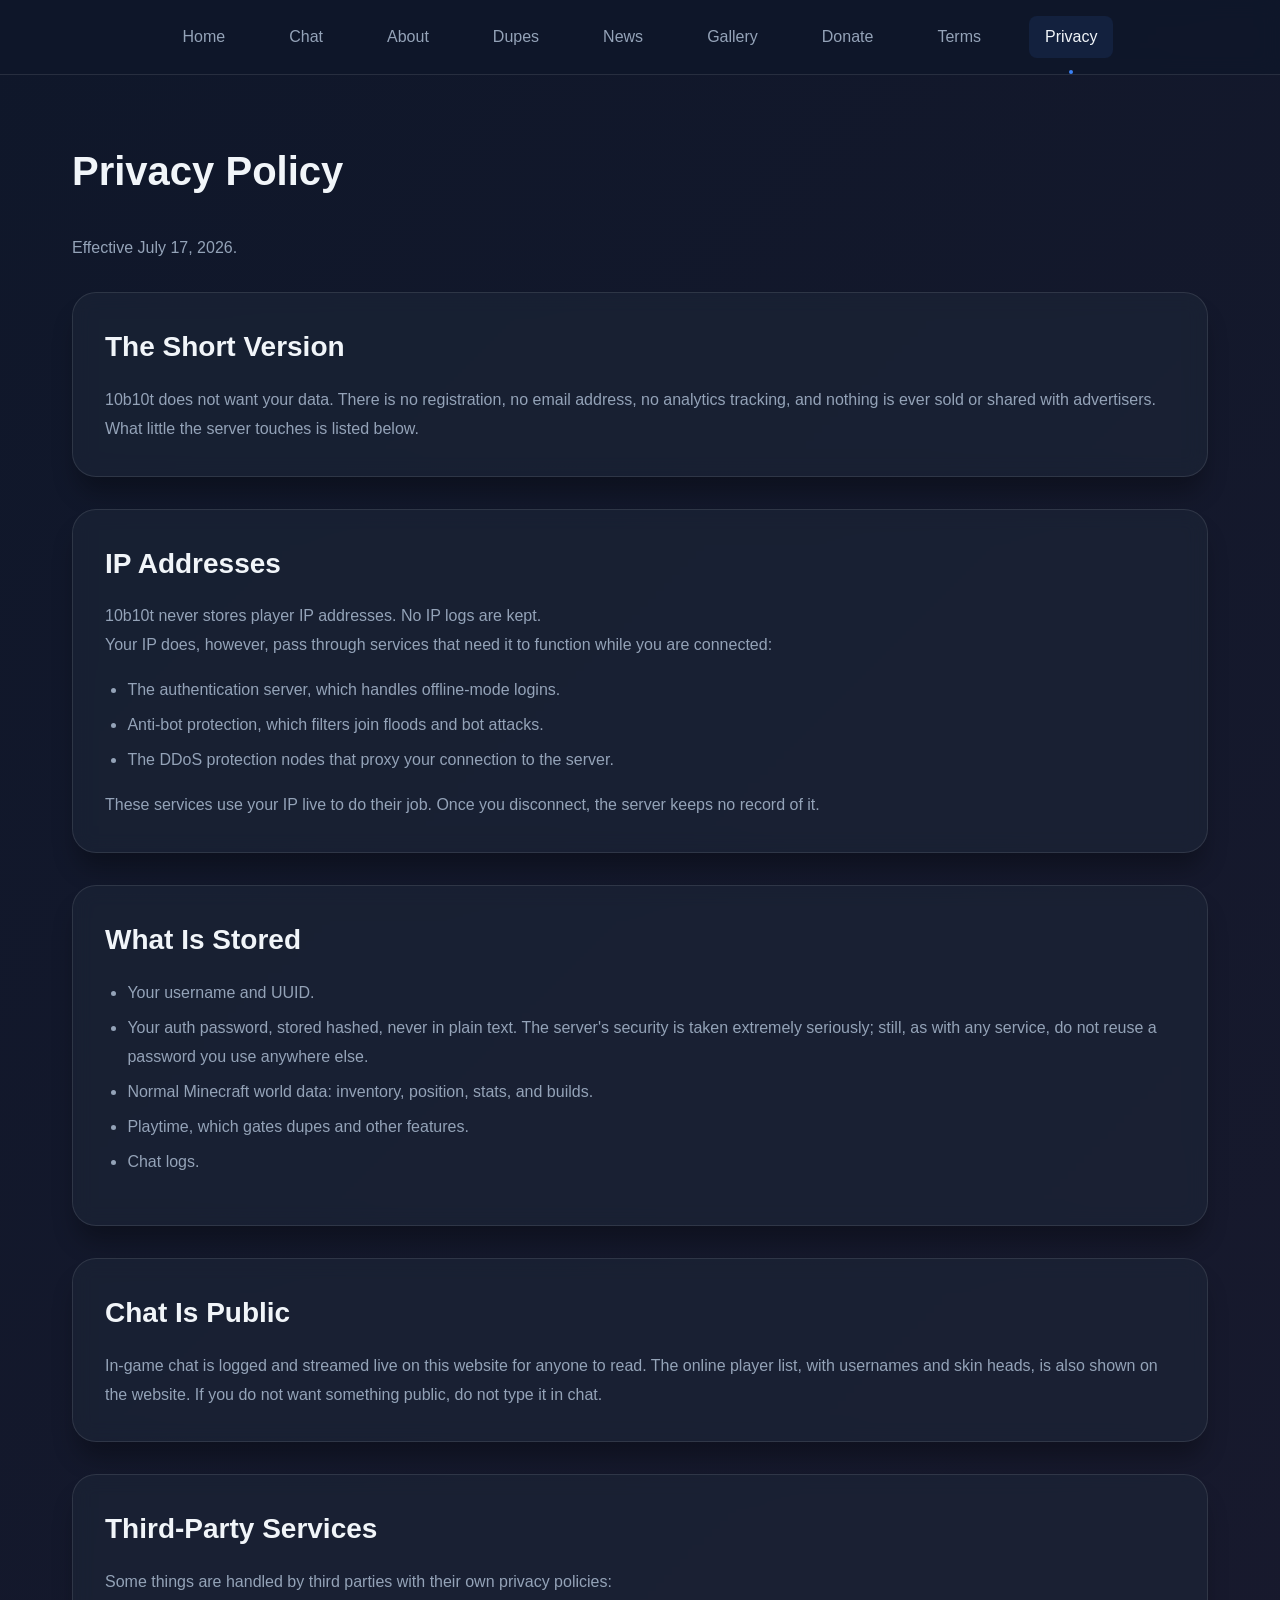
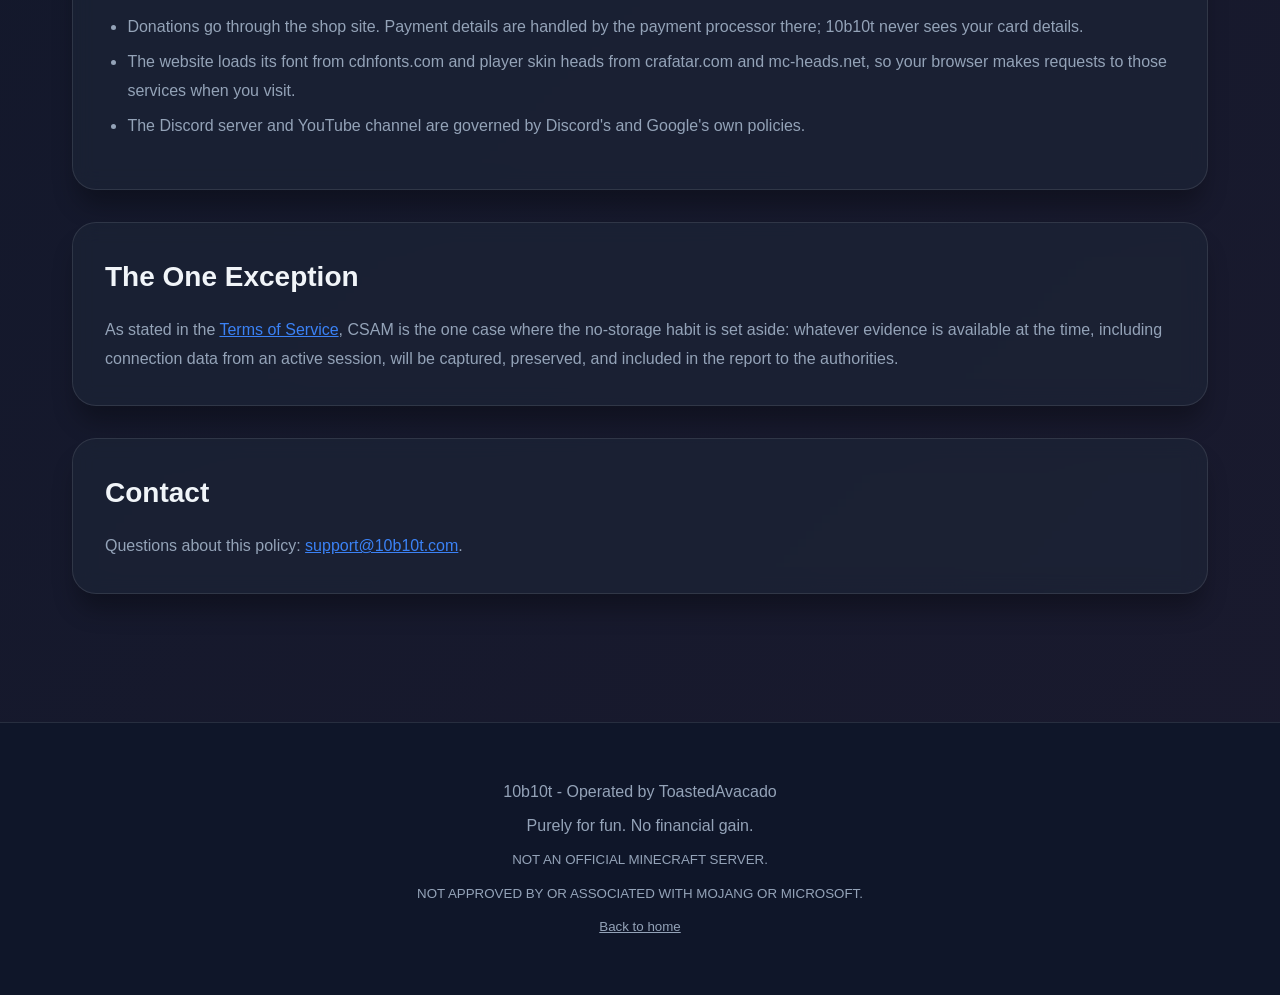
==== privacy.html @ 2526d782 "Add files via upload" ====
<!DOCTYPE html>
<html lang="en">
<head>
    <meta charset="UTF-8">
    <meta name="viewport" content="width=device-width, initial-scale=1.0">
    <title>Privacy Policy - 10b10t</title>
    <meta name="description" content="Privacy Policy for 10b10t, a Minecraft anarchy server">
    <link rel="icon" type="image/x-icon" href="images/favicon.ico">
    <link href="https://fonts.cdnfonts.com/css/minecraft-4" rel="stylesheet">
    <link href="style.css" rel="stylesheet">
</head>
<body>
    <!-- Navigation -->
    <nav class="navbar">
        <div class="nav-container">
            <a href="index.html#home" class="nav-link">Home</a>
            <a href="index.html#chat" class="nav-link">Chat</a>
            <a href="index.html#about" class="nav-link">About</a>
            <a href="index.html#dupes" class="nav-link">Dupes</a>
            <a href="index.html#news" class="nav-link">News</a>
            <a href="index.html#gallery" class="nav-link">Gallery</a>
            <a href="index.html#donate" class="nav-link">Donate</a>
            <a href="terms.html" class="nav-link">Terms</a>
            <a href="privacy.html" class="nav-link active">Privacy</a>
        </div>
    </nav>

    <!-- Main Content -->
    <main class="container">
        <section class="section">
            <h2 class="section-title">Privacy Policy</h2>
            <p class="terms-updated">Effective July 17, 2026.</p>

            <div class="card terms-card">
                <h2>The Short Version</h2>
                <p>10b10t does not want your data. There is no registration, no email address, no analytics tracking, and nothing is ever sold or shared with advertisers. What little the server touches is listed below.</p>
            </div>

            <div class="card terms-card">
                <h2>IP Addresses</h2>
                <p>10b10t never stores player IP addresses. No IP logs are kept.</p>
                <p>Your IP does, however, pass through services that need it to function while you are connected:</p>
                <ul>
                    <li>The authentication server, which handles offline-mode logins.</li>
                    <li>Anti-bot protection, which filters join floods and bot attacks.</li>
                    <li>The DDoS protection nodes that proxy your connection to the server.</li>
                </ul>
                <p>These services use your IP live to do their job. Once you disconnect, the server keeps no record of it.</p>
            </div>

            <div class="card terms-card">
                <h2>What Is Stored</h2>
                <ul>
                    <li>Your username and UUID.</li>
                    <li>Your auth password, stored hashed, never in plain text. The server's security is taken extremely seriously; still, as with any service, do not reuse a password you use anywhere else.</li>
                    <li>Normal Minecraft world data: inventory, position, stats, and builds.</li>
                    <li>Playtime, which gates dupes and other features.</li>
                    <li>Chat logs.</li>
                </ul>
            </div>

            <div class="card terms-card">
                <h2>Chat Is Public</h2>
                <p>In-game chat is logged and streamed live on this website for anyone to read. The online player list, with usernames and skin heads, is also shown on the website. If you do not want something public, do not type it in chat.</p>
            </div>

            <div class="card terms-card">
                <h2>Third-Party Services</h2>
                <p>Some things are handled by third parties with their own privacy policies:</p>
                <ul>
                    <li>Donations go through the shop site. Payment details are handled by the payment processor there; 10b10t never sees your card details.</li>
                    <li>The website loads its font from cdnfonts.com and player skin heads from crafatar.com and mc-heads.net, so your browser makes requests to those services when you visit.</li>
                    <li>The Discord server and YouTube channel are governed by Discord's and Google's own policies.</li>
                </ul>
            </div>

            <div class="card terms-card">
                <h2>The One Exception</h2>
                <p>As stated in the <a href="terms.html">Terms of Service</a>, CSAM is the one case where the no-storage habit is set aside: whatever evidence is available at the time, including connection data from an active session, will be captured, preserved, and included in the report to the authorities.</p>
            </div>

            <div class="card terms-card">
                <h2>Contact</h2>
                <p>Questions about this policy: <a href="mailto:support@10b10t.com">support@10b10t.com</a>.</p>
            </div>
        </section>
    </main>

    <!-- Footer -->
    <footer class="footer">
        <div class="footer-content">
            <p>10b10t - Operated by ToastedAvacado</p>
            <p>Purely for fun. No financial gain.</p>
            <p><small>NOT AN OFFICIAL MINECRAFT SERVER.</small></p>
            <p><small>NOT APPROVED BY OR ASSOCIATED WITH MOJANG OR MICROSOFT.</small></p>
            <p><small><a href="index.html">Back to home</a></small></p>
        </div>
    </footer>
</body>
</html>
---- style.css ----
/* Modern Design System - Blue & Gold Theme */
:root {
	--primary: #3b82f6;       /* Blue */
	--primary-dark: #2563eb;  /* Deep Blue */
	--secondary: #fbbf24;    /* Goldish Yellow */
	--success: #10b981;
	--danger: #ef4444;
	--warning: #f59e0b;
	--dark: #0f172a;
	--dark-light: #1e293b;
	--dark-lighter: #334155;
	--text: #f1f5f9;
	--text-muted: #94a3b8;
	--border: rgba(255, 255, 255, 0.1);
	--shadow: 0 20px 25px -5px rgba(0, 0, 0, 0.3);
	--shadow-lg: 0 25px 50px -12px rgba(0, 0, 0, 0.5);
}

* {
	margin: 0;
	padding: 0;
	box-sizing: border-box;
}

html {
	scroll-behavior: smooth;
}

body {
	font-family: -apple-system, BlinkMacSystemFont, 'Segoe UI', Roboto, Oxygen, Ubuntu, Cantarell, sans-serif;
	background: linear-gradient(135deg, var(--dark) 0%, #1a1a2e 100%);
	color: var(--text);
	line-height: 1.6;
	min-height: 100vh;
}

/* Hero Section */
.hero {
	height: 100vh;
	position: relative;
	display: flex;
	align-items: center;
	justify-content: center;
	text-align: center;
	background: url('images/1.png') center/cover no-repeat;
	overflow: hidden;
}

.hero-overlay {
	position: absolute;
	inset: 0;
	background: linear-gradient(135deg, rgba(15, 23, 42, 0.9) 0%, rgba(30, 41, 59, 0.85) 100%);
}

.hero-content {
	position: relative;
	z-index: 2;
	max-width: 800px;
	padding: 2rem;
	display: flex;
	flex-direction: column;
	align-items: center;
}

.hero-title {
	font-size: clamp(4rem, 15vw, 8rem);
	font-weight: 900;
	margin-bottom: 1rem;
	letter-spacing: 0.05em;
	animation: fadeInUp 1s ease;
	line-height: 0.9;
	text-align: left;
	align-self: center;
	font-family: 'Minecraft', monospace;
	text-shadow:
	2px 2px 0px rgba(0, 0, 0, 0.4),
	4px 4px 0px rgba(0, 0, 0, 0.3),
	6px 6px 0px rgba(0, 0, 0, 0.2),
	8px 8px 0px rgba(0, 0, 0, 0.1);
	image-rendering: pixelated;
	-webkit-font-smoothing: none;
	-moz-osx-font-smoothing: grayscale;
}

.hero-title-indent {
	padding-left: 0.1em;
}

.hero-subtitle {
	font-size: clamp(1.25rem, 3vw, 1.75rem);
	color: var(--text-muted);
	margin-bottom: 2rem;
	animation: fadeInUp 1s ease 0.2s both, float 3s ease-in-out infinite;
	white-space: pre-line;
	line-height: 1.3;
	text-align: left;
	align-self: center;
}

.server-ip {
	display: inline-flex;
	align-items: center;
	gap: 1rem;
	background: rgba(59, 130, 246, 0.1);
	backdrop-filter: blur(10px);
	border: 1px solid var(--border);
	padding: 1rem 2rem;
	border-radius: 100px;
	animation: fadeInUp 1s ease 0.4s both;
	box-shadow: var(--shadow);
}

.ip-label {
	color: var(--text-muted);
	font-size: 0.875rem;
	text-transform: uppercase;
	letter-spacing: 0.05em;
}

.ip-address {
	font-size: 1.5rem;
	font-weight: 700;
	color: var(--text);
}

.copy-btn {
	padding: 0.5rem 1.5rem;
	background: var(--primary);
	color: white;
	border: none;
	border-radius: 50px;
	font-weight: 600;
	cursor: pointer;
	transition: all 0.3s;
}

.copy-btn:hover {
	background: var(--primary-dark);
	transform: scale(1.05);
}

.scroll-indicator {
	position: absolute;
	bottom: 2rem;
	left: 50%;
	transform: translateX(-50%);
	font-size: 2rem;
	animation: bounce 2s infinite;
	color: var(--text-muted);
}

/* Navigation */
.navbar {
	position: sticky;
	top: 0;
	z-index: 100;
	background: rgba(15, 23, 42, 0.95);
	backdrop-filter: blur(10px);
	border-bottom: 1px solid var(--border);
}

.nav-container {
	max-width: 1200px;
	margin: 0 auto;
	padding: 1rem 2rem;
	display: flex;
	gap: 2rem;
	justify-content: center;
}

.nav-link {
	color: var(--text-muted);
	text-decoration: none;
	font-weight: 500;
	padding: 0.5rem 1rem;
	border-radius: 8px;
	transition: all 0.3s;
	position: relative;
}

.nav-link:hover,
.nav-link.active {
	color: var(--text);
	background: rgba(59, 130, 246, 0.1);
}

.nav-link.active::after {
	content: '';
	position: absolute;
	bottom: -1rem;
	left: 50%;
	transform: translateX(-50%);
	width: 4px;
	height: 4px;
	background: var(--primary);
	border-radius: 50%;
}

/* Container */
.container {
	max-width: 1200px;
	margin: 0 auto;
	padding: 4rem 2rem;
}

.section {
	margin-bottom: 4rem;
}

.section-title {
	font-size: 2.5rem;
	margin-bottom: 2rem;
	color: var(--text);
}

/* Cards */
.card {
	background: rgba(30, 41, 59, 0.5);
	backdrop-filter: blur(10px);
	border: 1px solid var(--border);
	border-radius: 24px;
	padding: 2rem;
	margin-bottom: 2rem;
	box-shadow: var(--shadow);
	transition: all 0.3s;
}

.card:hover {
	transform: translateY(-5px);
	box-shadow: var(--shadow-lg);
	border-color: var(--primary);
}

.card h2 {
	color: var(--text);
	margin-bottom: 1rem;
	font-size: 1.75rem;
}

.card p {
	color: var(--text-muted);
	line-height: 1.8;
}

/* Status Card */
.status-card {
	background: linear-gradient(135deg, rgba(59, 130, 246, 0.1) 0%, rgba(251, 191, 36, 0.1) 100%);
	backdrop-filter: blur(10px);
	border: 1px solid var(--border);
	border-radius: 24px;
	padding: 2rem;
	box-shadow: var(--shadow-lg);
}

.status-card h2 {
	margin-bottom: 1.5rem;
	font-size: 1.75rem;
}

.status-grid {
	display: grid;
	grid-template-columns: repeat(auto-fit, minmax(250px, 1fr));
	gap: 1.5rem;
}

.status-item {
	background: rgba(15, 23, 42, 0.5);
	padding: 1.5rem;
	border-radius: 16px;
	border: 1px solid var(--border);
}

.status-item.full-width {
	grid-column: 1 / -1;
}

.status-label {
	display: block;
	color: var(--text-muted);
	font-size: 0.875rem;
	text-transform: uppercase;
	letter-spacing: 0.05em;
	margin-bottom: 0.5rem;
}

.status-value {
	display: block;
	font-size: 1.5rem;
	font-weight: 700;
}

.status-value.online {
	color: var(--success);
}

.status-value.offline {
	color: var(--danger);
}

/* Player Grid */
.player-grid {
	display: grid;
	grid-template-columns: repeat(auto-fill, minmax(80px, 1fr));
	gap: 1rem;
	margin-top: 1rem;
}

.player-item {
	display: flex;
	flex-direction: column;
	align-items: center;
	text-align: center;
}

.player-head {
	width: 48px;
	height: 48px;
	border-radius: 8px;
	border: 2px solid var(--primary);
	margin-bottom: 0.5rem;
	image-rendering: pixelated;
}

.player-name {
	font-size: 0.75rem;
	color: var(--text-muted);
	word-break: break-word;
}

/* Stats Grid */
.stats-grid {
	display: grid;
	grid-template-columns: repeat(auto-fit, minmax(150px, 1fr));
	gap: 2rem;
	margin-top: 2rem;
}

.stat {
	text-align: center;
}

.stat-value {
	font-size: 3rem;
	font-weight: 900;
	color: var(--primary);
	display: block;
}

.stat-label {
	color: var(--text-muted);
	font-size: 0.875rem;
	text-transform: uppercase;
	letter-spacing: 0.05em;
	margin-top: 0.5rem;
}

/* Hardware List */
.hardware-list {
	display: flex;
	flex-direction: column;
	gap: 1rem;
	margin-top: 1rem;
}

.hardware-item {
	display: flex;
	justify-content: space-between;
	align-items: center;
	padding: 1rem;
	background: rgba(15, 23, 42, 0.5);
	border-radius: 12px;
	border: 1px solid var(--border);
}

.hw-label {
	color: var(--primary);
	font-weight: 600;
	text-transform: uppercase;
	font-size: 0.875rem;
}

.hw-value {
	color: var(--text);
}

/* News Grid */
.news-grid {
	display: grid;
	grid-template-columns: repeat(auto-fill, minmax(280px, 1fr));
	gap: 1.5rem;
}

.news-card {
	background: rgba(30, 41, 59, 0.5);
	backdrop-filter: blur(10px);
	border: 1px solid var(--border);
	border-radius: 16px;
	padding: 1.5rem;
	transition: all 0.3s;
	cursor: pointer;
}

.news-card:hover {
	transform: translateY(-5px);
	border-color: var(--primary);
	box-shadow: var(--shadow);
}

.news-date {
	color: var(--primary);
	font-size: 0.875rem;
	font-weight: 600;
	margin-bottom: 0.5rem;
	text-transform: uppercase;
	letter-spacing: 0.05em;
}

.news-card h3 {
	color: var(--text);
	font-size: 1.25rem;
	margin-bottom: 0.75rem;
}

.news-card p {
	color: var(--text-muted);
	font-size: 0.95rem;
	line-height: 1.6;
}

/* Gallery */
.gallery-grid {
	display: grid;
	grid-template-columns: repeat(auto-fill, minmax(300px, 1fr));
	gap: 1.5rem;
}

.gallery-item {
	position: relative;
	border-radius: 16px;
	overflow: hidden;
	aspect-ratio: 16/9;
	cursor: pointer;
	transition: transform 0.3s;
}

.gallery-item:hover {
	transform: scale(1.05);
}

.gallery-item img {
	width: 100%;
	height: 100%;
	object-fit: cover;
	display: block;
}

/* Donation Card */
.donation-card {
	background: linear-gradient(135deg, rgba(59, 130, 246, 0.1) 0%, rgba(251, 191, 36, 0.1) 100%);
	text-align: center;
}

.donation-progress {
	margin: 2rem 0;
}

.progress-bar {
	width: 100%;
	height: 12px;
	background: rgba(15, 23, 42, 0.5);
	border-radius: 100px;
	overflow: hidden;
	margin-bottom: 0.5rem;
}

.progress-fill {
	height: 100%;
	background: var(--primary);
	transition: width 0.5s ease;
}

.progress-text {
	color: var(--text-muted);
	font-size: 0.875rem;
}

.donation-info {
	margin: 1.5rem 0;
	color: var(--text-muted);
	line-height: 1.8;
}

.donate-btn {
	padding: 1rem 3rem;
	background: linear-gradient(135deg, var(--primary) 0%, var(--primary-dark) 100%);
	color: white;
	border: none;
	border-radius: 100px;
	font-size: 1.125rem;
	font-weight: 700;
	cursor: pointer;
	transition: all 0.3s;
	box-shadow: var(--shadow);
	margin: 1rem 0;
}

.donate-btn:hover {
	transform: scale(1.05);
	box-shadow: var(--shadow-lg);
}

.perks {
	margin-top: 2rem;
	padding-top: 2rem;
	border-top: 1px solid var(--border);
}

.perks h3 {
	margin-bottom: 1rem;
}

.perks small {
	color: var(--text-muted);
	display: block;
	margin-top: 0.5rem;
}

/* Links Grid */
.links-grid {
	display: grid;
	grid-template-columns: repeat(auto-fit, minmax(250px, 1fr));
	gap: 1.5rem;
}

.link-card {
	background: rgba(30, 41, 59, 0.5);
	backdrop-filter: blur(10px);
	border: 1px solid var(--border);
	border-radius: 16px;
	padding: 2rem;
	text-align: center;
	text-decoration: none;
	color: var(--text);
	transition: all 0.3s;
}

.link-card:hover {
	transform: translateY(-5px);
	box-shadow: var(--shadow-lg);
}

.link-card.discord:hover {
	border-color: #5865f2;
	background: rgba(88, 101, 242, 0.1);
}

.link-card.discord:hover .link-icon {
	color: #5865f2;
}

.link-card.youtube:hover {
	border-color: #ff0000;
	background: rgba(255, 0, 0, 0.1);
}

.link-card.youtube:hover .link-icon {
	color: #ff0000;
}

.link-card.email:hover {
	border-color: var(--primary);
	background: rgba(59, 130, 246, 0.1);
}

.link-icon {
	font-size: 3rem;
	margin-bottom: 1rem;
	display: flex;
	justify-content: center;
	align-items: center;
	transition: color 0.3s;
}

.link-icon svg {
	width: 48px;
	height: 48px;
	transition: fill 0.3s;
}

.link-card h3 {
	margin-bottom: 0.5rem;
	font-size: 1.25rem;
}

.link-card p {
	color: var(--text-muted);
	font-size: 0.875rem;
}

/* Footer */
.footer {
	background: rgba(15, 23, 42, 0.95);
	border-top: 1px solid var(--border);
	padding: 3rem 2rem;
	text-align: center;
}

.footer-content p {
	color: var(--text-muted);
	margin: 0.5rem 0;
}

/* Animations */
@keyframes fadeInUp {
	from {
		opacity: 0;
		transform: translateY(30px);
	}
	to {
		opacity: 1;
		transform: translateY(0);
	}
}

@keyframes bounce {
	0%, 100% {
		transform: translateX(-50%) translateY(0);
	}
	50% {
		transform: translateX(-50%) translateY(-10px);
	}
}

@keyframes float {
	0%, 100% {
		transform: translateY(0);
	}
	50% {
		transform: translateY(-10px);
	}
}

/* Live Chat Styles - Minecraft Console */
.chat-card {
	max-width: 1000px;
	margin: 0 auto;
}

.chat-description {
	color: var(--text-muted);
	margin-bottom: 1rem;
	font-size: 0.875rem;
}

.chat-container {
	background: #000000;
	border-radius: 8px;
	padding: 1rem;
	max-height: 500px;
	overflow-y: auto;
	border: 2px solid #333333;
	font-family: 'Courier New', Consolas, monospace;
	font-size: 0.875rem;
	line-height: 1.5;
}

.chat-message {
	display: flex;
	align-items: flex-start;
	gap: 0.5rem;
	padding: 0.25rem 0;
	transition: background 0.1s;
	white-space: pre-wrap;
	word-wrap: break-word;
}

.chat-message:hover {
	background: rgba(255, 255, 255, 0.05);
}

.chat-time {
	font-size: 0.75rem;
	color: #888888;
	min-width: 60px;
	font-family: 'Courier New', Consolas, monospace;
}

.chat-head {
	width: 16px;
	height: 16px;
	border-radius: 2px;
	image-rendering: pixelated;
	margin-top: 2px;
}

.chat-player {
	font-weight: 600;
	color: #55FFFF;
	font-family: 'Courier New', Consolas, monospace;
}

.chat-text {
	color: #FFFFFF;
	word-wrap: break-word;
	flex: 1;
	font-family: 'Courier New', Consolas, monospace;
}

/* Console prefix styling */
.chat-message::before {
	content: '[INFO] ';
	color: #AAAAAA;
	font-weight: normal;
}

/* Scrollbar styling for chat - console theme */
.chat-container::-webkit-scrollbar {
	width: 10px;
}

.chat-container::-webkit-scrollbar-track {
	background: #1a1a1a;
	border-radius: 4px;
}

.chat-container::-webkit-scrollbar-thumb {
	background: #444444;
	border-radius: 4px;
}

.chat-container::-webkit-scrollbar-thumb:hover {
	background: #555555;
}

/* Dupes */
.dupe-intro {
	margin-bottom: 2rem;
}

.dupe-grid {
	display: grid;
	grid-template-columns: repeat(auto-fill, minmax(300px, 1fr));
	gap: 1.5rem;
}

.dupe-card {
	background: rgba(30, 41, 59, 0.5);
	backdrop-filter: blur(10px);
	border: 1px solid var(--border);
	border-radius: 16px;
	padding: 1.5rem;
	transition: all 0.3s;
	display: flex;
	flex-direction: column;
}

.dupe-card:hover {
	transform: translateY(-5px);
	border-color: var(--primary);
	box-shadow: var(--shadow);
}

.dupe-head {
	display: flex;
	justify-content: space-between;
	align-items: center;
	gap: 0.5rem;
	margin-bottom: 0.75rem;
}

.dupe-req {
	font-size: 0.75rem;
	font-weight: 700;
	text-transform: uppercase;
	letter-spacing: 0.05em;
	padding: 0.25rem 0.65rem;
	border-radius: 100px;
	border: 1px solid var(--border);
	white-space: nowrap;
}

.dupe-req.tier-easy {
	color: var(--success);
	background: rgba(16, 185, 129, 0.12);
}

.dupe-req.tier-mid {
	color: var(--primary);
	background: rgba(59, 130, 246, 0.12);
}

.dupe-req.tier-hard {
	color: var(--secondary);
	background: rgba(251, 191, 36, 0.12);
}

.dupe-req.tier-rank {
	color: #c084fc;
	background: rgba(192, 132, 252, 0.12);
}

.dupe-card h3 {
	color: var(--text);
	font-size: 1.25rem;
	margin-bottom: 0.5rem;
}

.dupe-card > p {
	color: var(--text-muted);
	font-size: 0.95rem;
	margin-bottom: 1rem;
}

.dupe-steps {
	color: var(--text-muted);
	font-size: 0.9rem;
	line-height: 1.6;
	margin: 0;
	padding-left: 1.2rem;
	display: flex;
	flex-direction: column;
	gap: 0.4rem;
}

.dupe-steps li {
	padding-left: 0.2rem;
}

/* Terms */
.terms-updated {
	color: var(--text-muted);
	margin-bottom: 2rem;
}

.terms-card ul {
	color: var(--text-muted);
	line-height: 1.8;
	margin: 1rem 0;
	padding-left: 1.4rem;
	display: flex;
	flex-direction: column;
	gap: 0.4rem;
}

.terms-card a {
	color: var(--primary);
}

.footer-content a {
	color: var(--text-muted);
}

/* Responsive Design */
@media (max-width: 768px) {
	.container {
		padding: 2rem 1rem;
	}

	.hero-title {
		font-size: 3rem;
	}

	.nav-container {
		flex-wrap: wrap;
		gap: 0.5rem;
	}

	.nav-link {
		padding: 0.5rem;
		font-size: 0.875rem;
	}

	.stats-grid {
		grid-template-columns: 1fr;
	}

	.status-grid {
		grid-template-columns: 1fr;
	}

	.news-grid {
		grid-template-columns: 1fr;
	}

	.dupe-grid {
		grid-template-columns: 1fr;
	}

	.gallery-grid {
		grid-template-columns: 1fr;
	}
}
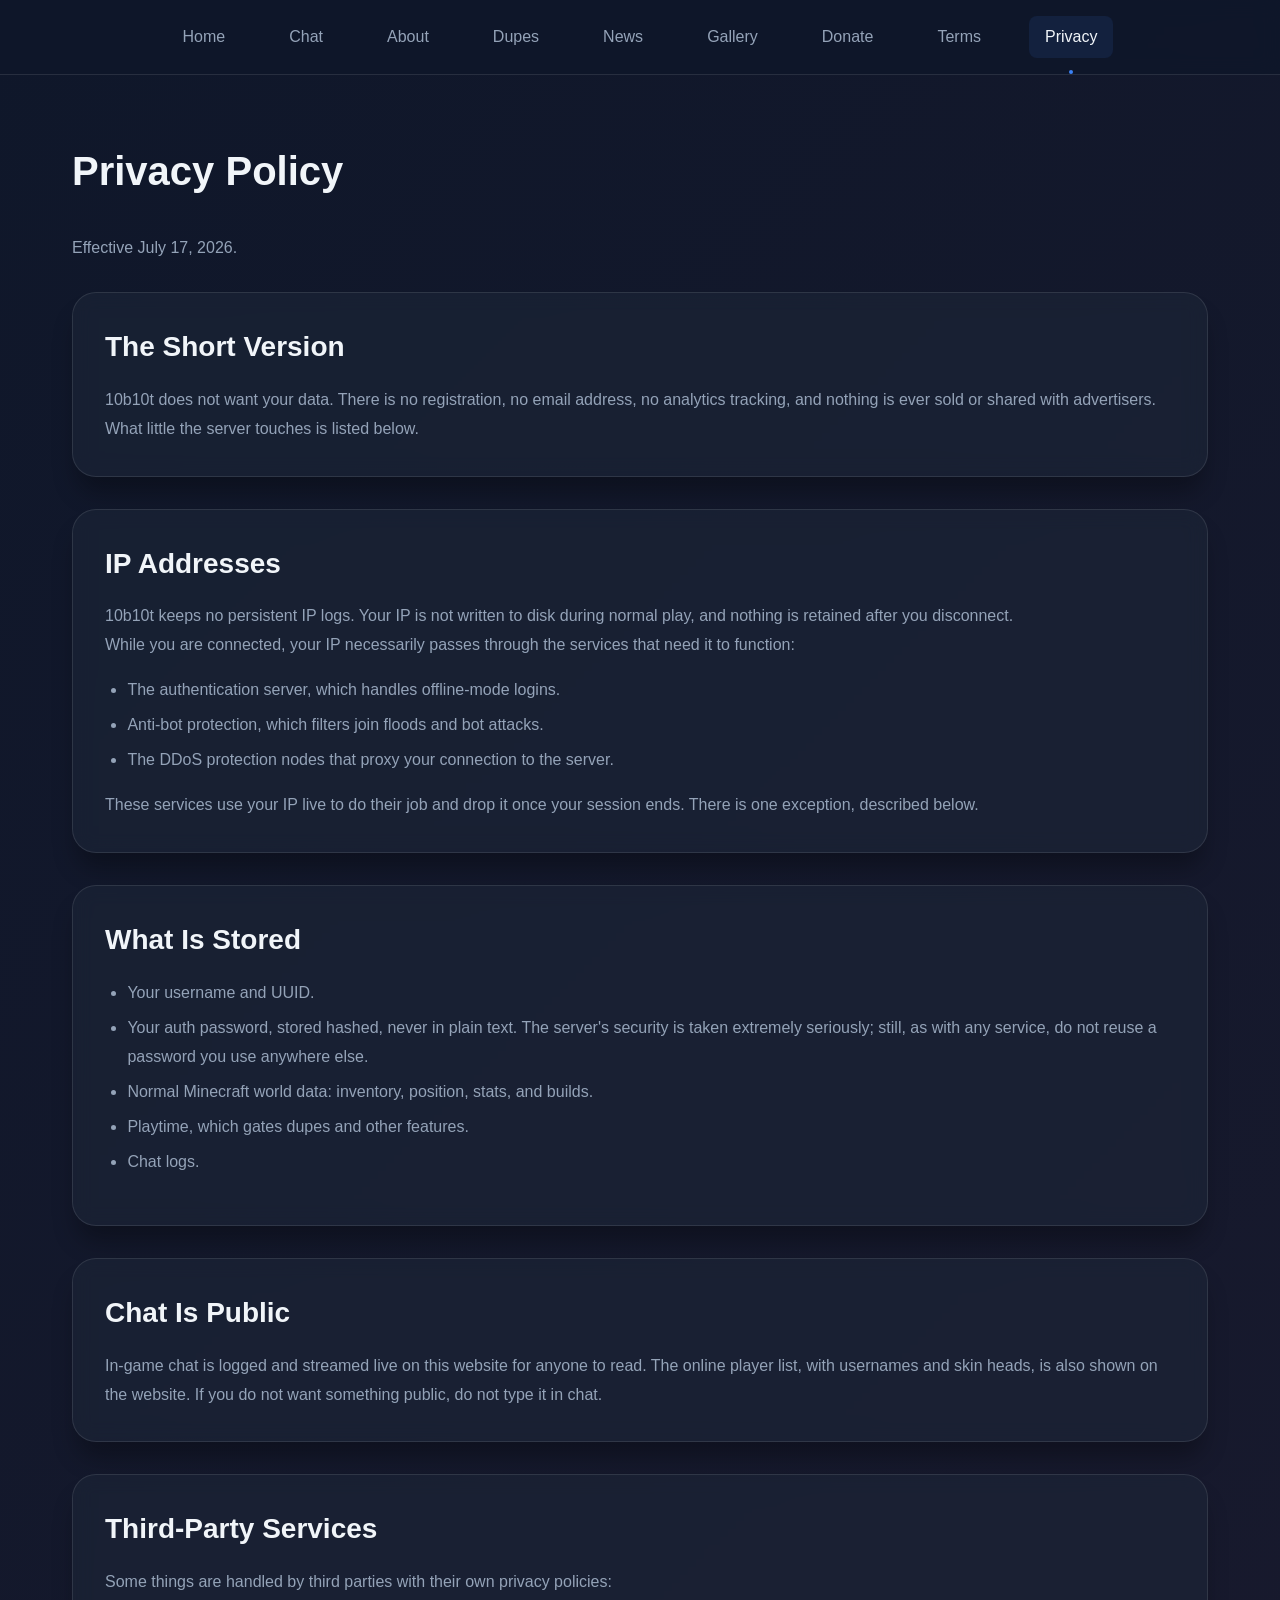
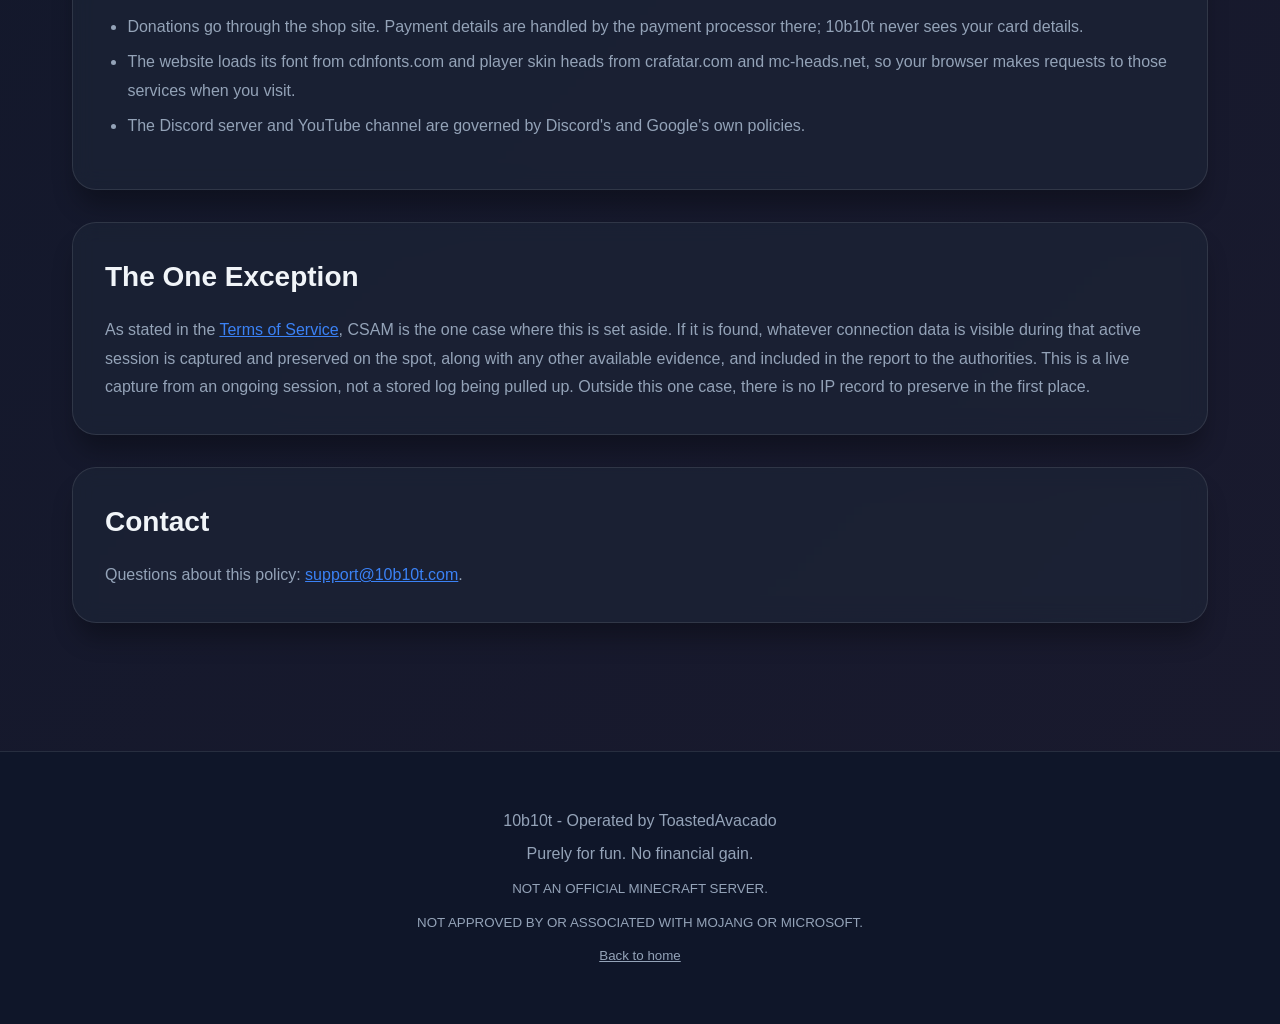
==== commit d543ed26: "Update privacy.html Fixed discrepancy" ====
--- a/privacy.html
+++ b/privacy.html
@@ -38,14 +38,14 @@
 
             <div class="card terms-card">
                 <h2>IP Addresses</h2>
-                <p>10b10t never stores player IP addresses. No IP logs are kept.</p>
-                <p>Your IP does, however, pass through services that need it to function while you are connected:</p>
+                <p>10b10t keeps no persistent IP logs. Your IP is not written to disk during normal play, and nothing is retained after you disconnect.</p>
+                <p>While you are connected, your IP necessarily passes through the services that need it to function:</p>
                 <ul>
                     <li>The authentication server, which handles offline-mode logins.</li>
                     <li>Anti-bot protection, which filters join floods and bot attacks.</li>
                     <li>The DDoS protection nodes that proxy your connection to the server.</li>
                 </ul>
-                <p>These services use your IP live to do their job. Once you disconnect, the server keeps no record of it.</p>
+                <p>These services use your IP live to do their job and drop it once your session ends. There is one exception, described below.</p>
             </div>
 
             <div class="card terms-card">
@@ -76,7 +76,7 @@
 
             <div class="card terms-card">
                 <h2>The One Exception</h2>
-                <p>As stated in the <a href="terms.html">Terms of Service</a>, CSAM is the one case where the no-storage habit is set aside: whatever evidence is available at the time, including connection data from an active session, will be captured, preserved, and included in the report to the authorities.</p>
+                <p>As stated in the <a href="terms.html">Terms of Service</a>, CSAM is the one case where this is set aside. If it is found, whatever connection data is visible during that active session is captured and preserved on the spot, along with any other available evidence, and included in the report to the authorities. This is a live capture from an ongoing session, not a stored log being pulled up. Outside this one case, there is no IP record to preserve in the first place.</p>
             </div>
 
             <div class="card terms-card">
@@ -97,4 +97,4 @@
         </div>
     </footer>
 </body>
-</html>
+</html>
